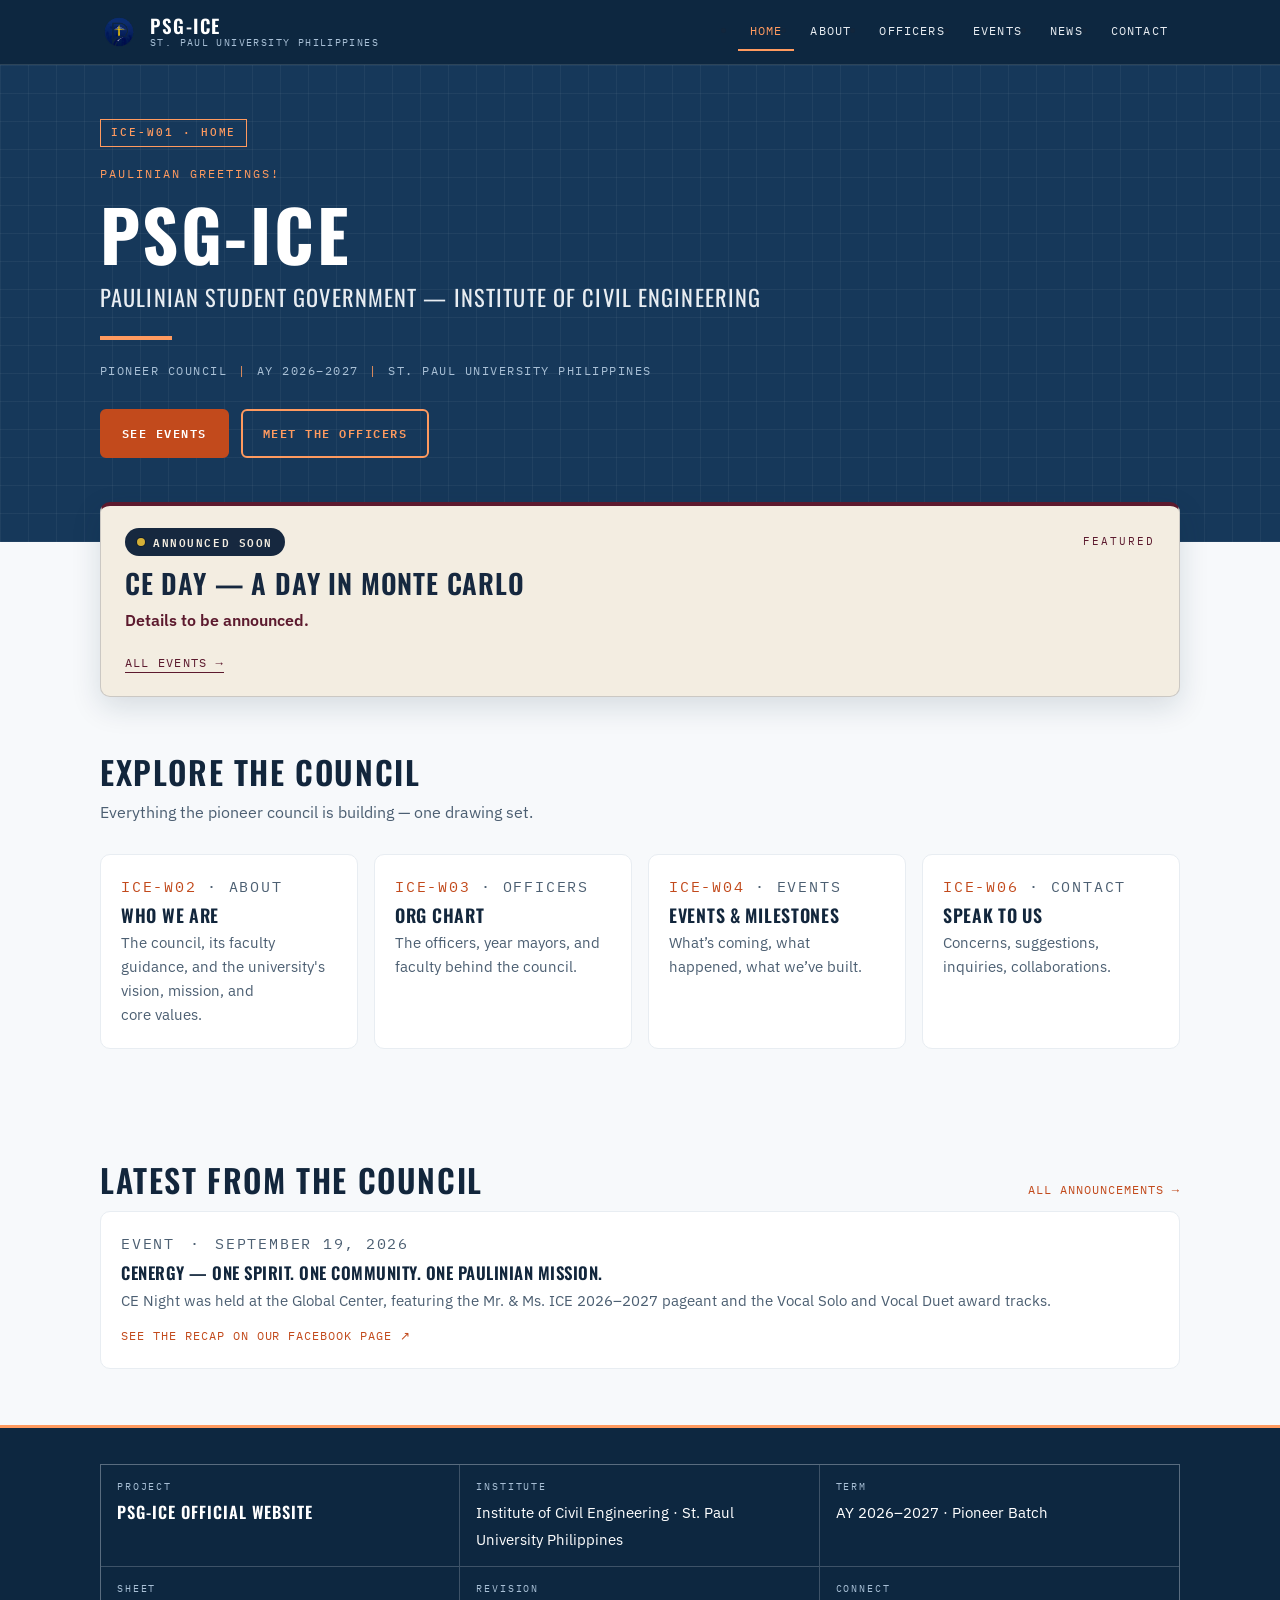
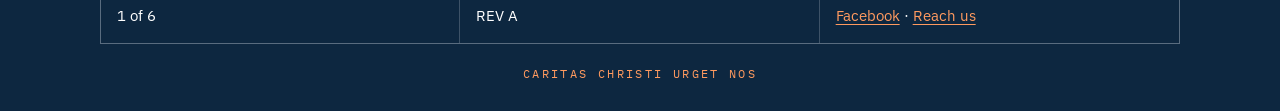
==== index.html @ 0b40f5c4 "Add files via upload" ====
<!DOCTYPE html>
<html lang="en">
<head>
  <meta charset="UTF-8">
  <meta name="viewport" content="width=device-width, initial-scale=1">
  <title>PSG-ICE — Paulinian Student Government, Institute of Civil Engineering | SPUP</title>
  <meta name="description" content="Official website of PSG-ICE, the Paulinian Student Government – Institute of Civil Engineering of St. Paul University Philippines. Events, milestones, officers, and announcements of the pioneer council, AY 2026–2027.">
  <script>document.documentElement.classList.add('js');</script>
  <link rel="icon" type="image/png" sizes="32x32" href="assets/img/favicon-32.png">
  <link rel="icon" type="image/png" sizes="192x192" href="assets/img/favicon-192.png">
  <link rel="icon" type="image/png" sizes="512x512" href="assets/img/ice-logo.png">
  <link rel="apple-touch-icon" sizes="180x180" href="assets/img/apple-touch-icon.png">
  <meta property="og:site_name" content="PSG-ICE">
  <meta property="og:type" content="website">
  <meta property="og:title" content="PSG-ICE — Paulinian Student Government, Institute of Civil Engineering | SPUP">
  <meta property="og:description" content="Official website of PSG-ICE, the Paulinian Student Government – Institute of Civil Engineering of St. Paul University Philippines. Events, milestones, officers, and announcements of the pioneer council, AY 2026–2027.">
  <meta name="twitter:card" content="summary">
  <meta name="twitter:title" content="PSG-ICE — Paulinian Student Government, Institute of Civil Engineering | SPUP">
  <meta name="twitter:description" content="Official website of PSG-ICE, the Paulinian Student Government – Institute of Civil Engineering of St. Paul University Philippines. Events, milestones, officers, and announcements of the pioneer council, AY 2026–2027.">
  <link rel="stylesheet" href="assets/css/fonts.css">
  <link rel="stylesheet" href="assets/css/base.css">
  <link rel="stylesheet" href="assets/css/components.css">
  <!-- U+2011 is absent from Oswald's cmap (verified) → plain hyphen + .nowrap.
       No-JS fallback: static nav so navigation never depends on the toggle. -->
  <noscript><style>
    @media (max-width:860px){
      .nav-toggle{display:none}
      .site-nav{display:block;position:static;background:none;border-bottom:0;padding:0}
      .site-nav ul{flex-direction:row;flex-wrap:wrap;gap:2px}
      .site-nav a{padding:6px 8px;font-size:.68rem;border-bottom:0}
    }
  </style></noscript>
  <!-- share:og (static, stamped by tools/stamp-share-tags.py -- do not hand-edit; re-run the tool after changing baseUrl) -->
  <meta property="og:url" content="https://psginstituteofcivilengineering.github.io/index.html">
  <meta property="og:image" content="https://psginstituteofcivilengineering.github.io/assets/img/og-share-1200x630.png">
  <meta property="og:image:width" content="1200">
  <meta property="og:image:height" content="630">
  <meta property="og:image:alt" content="PSG-ICE - Institute of Civil Engineering · St. Paul University Philippines">
  <meta name="twitter:image" content="https://psginstituteofcivilengineering.github.io/assets/img/og-share-1200x630.png">
  <!-- /share:og -->
</head>
<body data-page="home">
  <a class="skip-link" href="#main">Skip to main content</a>

  <header class="site-header on-dark">
    <div class="header-inner">
      <a class="brand" href="index.html">
        <img class="brand-logo" src="assets/img/logo-header-128.png" alt="" width="38" height="38">
        <span class="brand-text">
          <span class="brand-name nowrap">PSG-ICE</span>
          <span class="brand-sub">St. Paul University Philippines</span>
        </span>
      </a>
      <button class="nav-toggle" type="button" aria-expanded="false" aria-controls="site-nav" aria-label="Open menu">&#9776;</button>
      <nav class="site-nav" id="site-nav" aria-label="Primary">
        <ul>
          <li><a href="index.html" aria-current="page">Home</a></li>
          <li><a href="about.html">About</a></li>
          <li><a href="officers.html">Officers</a></li>
          <li><a href="events.html">Events</a></li>
          <li><a href="news.html">News</a></li>
          <li><a href="contact.html">Contact</a></li>
        </ul>
      </nav>
    </div>
  </header>

  <main id="main">
    <section class="hero on-dark">
      <div class="hero-inner">
        <span class="sheet-badge" aria-hidden="true">ICE-W01 &middot; HOME</span>
        <p class="hero-eyebrow">Paulinian greetings!</p>
        <h1 class="nowrap">PSG-ICE</h1>
        <p class="hero-sub">Paulinian Student Government &mdash; Institute of Civil Engineering</p>
        <hr class="hero-rule" aria-hidden="true">
        <p class="hero-meta">Pioneer Council <span class="bar" aria-hidden="true">|</span> AY 2026&ndash;2027 <span class="bar" aria-hidden="true">|</span> St.&nbsp;Paul University Philippines</p>
        <div class="hero-actions">
          <a class="btn btn-primary" href="events.html">See Events</a>
          <a class="btn btn-ghost" href="officers.html">Meet the Officers</a>
        </div>
      </div>
    </section>

    <!-- Featured-event banner: rendered by render.js from events.js
         (same data file as events.html — they can never disagree). -->
    <section class="banner-section" id="event-banner" aria-label="Featured event">
      <noscript><p class="ns-note">The featured-event banner renders from site data. See the <a href="events.html">Events page</a> for the full list.</p></noscript>
    </section>

    <section class="section reveal">
      <div class="section-head">
        <h2>Explore the Council</h2>
      </div>
      <p class="section-lede">Everything the pioneer council is building &mdash; one drawing set.</p>
      <div class="card-grid">
        <a class="card quick-link" href="about.html">
          <p class="mono-label"><span class="card-no" aria-hidden="true">ICE-W02</span> &middot; About</p>
          <h3>Who We Are</h3>
          <p>The council, its faculty guidance, and the university's vision, mission, and core values.</p>
        </a>
        <a class="card quick-link" href="officers.html">
          <p class="mono-label"><span class="card-no" aria-hidden="true">ICE-W03</span> &middot; Officers</p>
          <h3>Org Chart</h3>
          <p>The officers, year mayors, and faculty behind the council.</p>
        </a>
        <a class="card quick-link" href="events.html">
          <p class="mono-label"><span class="card-no" aria-hidden="true">ICE-W04</span> &middot; Events</p>
          <h3>Events &amp; Milestones</h3>
          <p>What&rsquo;s coming, what happened, what we&rsquo;ve built.</p>
        </a>
        <a class="card quick-link" href="contact.html">
          <p class="mono-label"><span class="card-no" aria-hidden="true">ICE-W06</span> &middot; Contact</p>
          <h3>Speak to Us</h3>
          <p>Concerns, suggestions, inquiries, collaborations.</p>
        </a>
      </div>
    </section>

    <section class="section reveal">
      <div class="section-head">
        <h2>Latest from the Council</h2>
        <a class="link-mono" href="news.html">All announcements <span aria-hidden="true">&rarr;</span></a>
      </div>
      <div class="card-grid" id="news-latest">
        <noscript><p class="ns-note">Announcements load from site data &mdash; visit the <a href="news.html">News page</a>.</p></noscript>
      </div>
    </section>
  </main>

  <footer class="titleblock on-dark">
    <div class="titleblock-inner">
      <div class="titleblock-grid">
        <div class="tb-cell">
          <span class="tb-label">Project</span>
          <span class="tb-value tb-value--display">PSG-ICE Official Website</span>
        </div>
        <div class="tb-cell">
          <span class="tb-label">Institute</span>
          <span class="tb-value">Institute of Civil Engineering &middot; St. Paul University Philippines</span>
        </div>
        <div class="tb-cell">
          <span class="tb-label">Term</span>
          <span class="tb-value">AY 2026&ndash;2027 &middot; Pioneer Batch</span>
        </div>
        <div class="tb-cell">
          <span class="tb-label">Sheet</span>
          <span class="tb-value">1 of 6</span>
        </div>
        <div class="tb-cell">
          <span class="tb-label">Revision</span>
          <span class="tb-value">REV A</span>
        </div>
        <div class="tb-cell">
          <span class="tb-label">Connect</span>
          <span class="tb-value"><a href="https://www.facebook.com/spupice" target="_blank" rel="noopener noreferrer">Facebook</a><span class="dot-sep" aria-hidden="true">&middot;</span><a href="contact.html">Reach us</a></span>
        </div>
      </div>
      <p class="titleblock-motto">Caritas Christi Urget Nos</p>
    </div>
  </footer>

  <script src="assets/js/data/events.js"></script>
  <script src="assets/js/data/news.js"></script>
  <script src="assets/js/data/site-config.js"></script>
  <script src="assets/js/render.js"></script>
  <script src="assets/js/nav.js"></script>
</body>
</html>
---- assets/css/fonts.css ----
/* Self-hosted latin subsets (OFL). Weights = only those used by the site CSS. */
@font-face{font-family:'Oswald';font-style:normal;font-weight:400;font-display:swap;
  src:url('../fonts/oswald-400-latin.woff2') format('woff2');
  unicode-range:U+0000-00FF,U+0131,U+0152-0153,U+02BB-02BC,U+02C6,U+02DA,U+02DC,U+0304,U+0308,U+0329,U+2000-206F,U+20AC,U+2122,U+2191,U+2193,U+2212,U+2215,U+FEFF,U+FFFD;}
@font-face{font-family:'Oswald';font-style:normal;font-weight:600;font-display:swap;
  src:url('../fonts/oswald-600-latin.woff2') format('woff2');
  unicode-range:U+0000-00FF,U+0131,U+0152-0153,U+02BB-02BC,U+02C6,U+02DA,U+02DC,U+0304,U+0308,U+0329,U+2000-206F,U+20AC,U+2122,U+2191,U+2193,U+2212,U+2215,U+FEFF,U+FFFD;}
@font-face{font-family:'Oswald';font-style:normal;font-weight:700;font-display:swap;
  src:url('../fonts/oswald-700-latin.woff2') format('woff2');
  unicode-range:U+0000-00FF,U+0131,U+0152-0153,U+02BB-02BC,U+02C6,U+02DA,U+02DC,U+0304,U+0308,U+0329,U+2000-206F,U+20AC,U+2122,U+2191,U+2193,U+2212,U+2215,U+FEFF,U+FFFD;}
@font-face{font-family:'IBM Plex Sans';font-style:normal;font-weight:400;font-display:swap;
  src:url('../fonts/ibm-plex-sans-400-latin.woff2') format('woff2');
  unicode-range:U+0000-00FF,U+0131,U+0152-0153,U+02BB-02BC,U+02C6,U+02DA,U+02DC,U+0304,U+0308,U+0329,U+2000-206F,U+20AC,U+2122,U+2191,U+2193,U+2212,U+2215,U+FEFF,U+FFFD;}
@font-face{font-family:'IBM Plex Sans';font-style:normal;font-weight:600;font-display:swap;
  src:url('../fonts/ibm-plex-sans-600-latin.woff2') format('woff2');
  unicode-range:U+0000-00FF,U+0131,U+0152-0153,U+02BB-02BC,U+02C6,U+02DA,U+02DC,U+0304,U+0308,U+0329,U+2000-206F,U+20AC,U+2122,U+2191,U+2193,U+2212,U+2215,U+FEFF,U+FFFD;}
@font-face{font-family:'IBM Plex Mono';font-style:normal;font-weight:400;font-display:swap;
  src:url('../fonts/ibm-plex-mono-400-latin.woff2') format('woff2');
  unicode-range:U+0000-00FF,U+0131,U+0152-0153,U+02BB-02BC,U+02C6,U+02DA,U+02DC,U+0304,U+0308,U+0329,U+2000-206F,U+20AC,U+2122,U+2191,U+2193,U+2212,U+2215,U+FEFF,U+FFFD;}
@font-face{font-family:'IBM Plex Mono';font-style:normal;font-weight:500;font-display:swap;
  src:url('../fonts/ibm-plex-mono-500-latin.woff2') format('woff2');
  unicode-range:U+0000-00FF,U+0131,U+0152-0153,U+02BB-02BC,U+02C6,U+02DA,U+02DC,U+0304,U+0308,U+0329,U+2000-206F,U+20AC,U+2122,U+2191,U+2193,U+2212,U+2215,U+FEFF,U+FFFD;}
@font-face{font-family:'IBM Plex Mono';font-style:normal;font-weight:600;font-display:swap;
  src:url('../fonts/ibm-plex-mono-600-latin.woff2') format('woff2');
  unicode-range:U+0000-00FF,U+0131,U+0152-0153,U+02BB-02BC,U+02C6,U+02DA,U+02DC,U+0304,U+0308,U+0329,U+2000-206F,U+20AC,U+2122,U+2191,U+2193,U+2212,U+2215,U+FEFF,U+FFFD;}
---- assets/css/base.css ----
/* ============================================================
   PSG-ICE · base.css — Stage 1 (rev 2, post-review)
   Institute layer (Blueprint): tokens, reset, typography, buttons.
   Global chrome ONLY — Monte Carlo tokens live in components.css
   and are scoped strictly to .mc-* event blocks.

   Contrast-verified pairs (WCAG AA). Hard rules when editing:
   · --orange-fill         → filled buttons w/ white text (4.89:1);
                             link text on white/paper ONLY
                             (4.16:1 on --line = FAIL → use --ink there)
   · Links on any dark surface default to --orange-text-on-dark
     via `.on-dark a` — button/brand/nav selectors are written at
     higher specificity so they keep their own colors.
   ============================================================ */

:root{
  /* --- Blueprint (institute layer) --- */
  --blueprint:#16385a;
  --blueprint-deep:#0d2740;
  --blueprint-panel:#1c4468;
  --line:#e8edf2;
  --paper:#f7f9fb;
  --white:#ffffff;

  --ink:#12263c;           /* body text on light (≥14.54:1) */
  --ink-muted:#4c5f72;     /* secondary text on light (≥5.59:1) */
  --cloud:#a9c0d6;         /* muted text on dark (≥5.39:1) */

  /* Orange — split per accessibility conditions */
  --orange-text-on-dark:#ff9a5f; /* text & thin lines on navy */
  --orange-fill:#c24a1c;         /* filled buttons/badges, links on white/paper */

  /* --- Type --- */
  --font-display:'Oswald','Arial Narrow',sans-serif;
  --font-body:'IBM Plex Sans',system-ui,-apple-system,'Segoe UI',sans-serif;
  --font-mono:'IBM Plex Mono',ui-monospace,'Courier New',monospace;

  /* --- Metrics --- */
  --nav-h:64px;
  --maxw:1120px;
  --radius:10px;
}

*,*::before,*::after{box-sizing:border-box;margin:0;padding:0}
html{-webkit-text-size-adjust:100%;scroll-behavior:smooth}
body{
  font-family:var(--font-body);
  font-size:1rem;
  line-height:1.65;
  color:var(--ink);
  background:var(--paper);
  min-height:100vh;
  display:flex;
  flex-direction:column;
}
main{flex:1;display:block}
img,svg{max-width:100%;display:block}
ul[class],ol[class]{list-style:none}
button{font:inherit;color:inherit}
h1,h2,h3,h4{line-height:1.2;text-wrap:balance}
p{text-wrap:pretty}

/* Links: light surfaces default orange-fill; dark surfaces default
   orange-text-on-dark (5.75 / 7.27 / 4.84 on the three navies). */
a{color:var(--orange-fill)}
.on-dark a{color:var(--orange-text-on-dark)}

/* --- Typography primitives --- */
.mono-label{
  font-family:var(--font-mono);
  font-size:.72rem;
  letter-spacing:.12em;
  text-transform:uppercase;
  color:var(--ink-muted);
}
.nowrap{white-space:nowrap}

/* --- Buttons ---
   .btn.btn-* = (0,2,0): deterministically outranks `.on-dark a` (0,1,1)
   so hero buttons keep their own colors. */
.btn{
  display:inline-flex;align-items:center;gap:8px;
  font-family:var(--font-mono);font-size:.78rem;font-weight:600;
  letter-spacing:.12em;text-transform:uppercase;text-decoration:none;
  padding:12px 20px;border-radius:6px;border:2px solid transparent;cursor:pointer;
}
.btn.btn-primary{background:var(--orange-fill);border-color:var(--orange-fill);color:var(--white)}
.btn.btn-primary:hover{background:#a83e14;border-color:#a83e14}
.btn.btn-ghost{background:transparent;border-color:var(--orange-text-on-dark);color:var(--orange-text-on-dark)}
.btn.btn-ghost:hover{background:rgba(255,154,95,.14);color:var(--white);border-color:var(--white)}

/* --- Focus (per-surface outline colors, both ≥3:1) --- */
a:focus-visible,button:focus-visible,iframe:focus-visible,[tabindex]:focus-visible{
  outline:3px solid var(--orange-fill);outline-offset:2px;
}
.on-dark a:focus-visible,.on-dark button:focus-visible,
.on-dark iframe:focus-visible,.on-dark [tabindex]:focus-visible{outline-color:var(--orange-text-on-dark)}

/* --- Utilities --- */
.skip-link{
  position:absolute;left:16px;top:-56px;z-index:100;
  background:var(--orange-fill);color:var(--white);
  padding:10px 16px;border-radius:0 0 6px 6px;
  font-family:var(--font-mono);font-size:.8rem;text-decoration:none;
  transition:top .15s ease;
}
.skip-link:focus{top:0}
.sr-only{
  position:absolute;width:1px;height:1px;padding:0;margin:-1px;
  overflow:hidden;clip:rect(0 0 0 0);white-space:nowrap;border:0;
}
noscript .ns-note{
  display:block;background:var(--blueprint-panel);color:var(--white);
  padding:16px 20px;border-radius:var(--radius);font-size:.92rem;
}
noscript .ns-note a{color:var(--orange-text-on-dark)} /* 4.84:1 on panel */
---- assets/css/components.css ----
/* ============================================================
   PSG-ICE · components.css — Stage 1 (rev 2, post-review)
   Header/nav, hero, sheet badges, sections, cards, MC event
   card, status pills, title-block footer, reveal-on-scroll.

   MONTE CARLO BOUNDARY RULE: every token prefixed --mc-* or
   --team-* is used ONLY inside .mc-* classes (event cards /
   event detail blocks). Never reference them in global chrome
   (header, nav, footer, page headings, buttons).
   ============================================================ */

:root{
  /* Event layer — Monte Carlo.
     EXACT values from the canonical ticket page
     (ejangdc69/ICE-Socialization-Night · index.html).
     Audited constraints — do NOT violate when editing:
     · --mc-gold text on --mc-ivory = 1.80:1 FAIL → never use
       gold as text on ivory; gold is a fill (w/ midnight text)
       or text on midnight/felt (7.08 / 9.20:1).
     · --team-vesperian on --mc-ivory = 4.34:1 FAIL for normal
       text → vesperian is chips/dots/decorative on ivory; as
       text use on white only (5.06:1). */
  --mc-felt:#0a0e13;
  --mc-felt-deep:#05070a;
  --mc-ivory:#f3ede1;
  --mc-gold:#d4af37;         /* gold foil */
  --mc-midnight:#16283f;
  --mc-burgundy:#5c1a2e;
  /* Institute teams — exact ticket-page values (event contexts only) */
  --team-lucarian:#16283f;  /* 5th year — midnight blue */
  --team-vesperian:#8a6a12; /* 4th year & irregulars — gold */
  --team-monarch:#5c1a2e;   /* 1st–3rd year — burgundy */
}

/* ============ Header / Nav (Blueprint) ============ */
.site-header{
  position:sticky;top:0;z-index:50;
  background:var(--blueprint-deep);
  border-bottom:1px solid rgba(232,237,242,.14);
}
.header-inner{
  max-width:var(--maxw);margin:0 auto;padding:0 20px;
  min-height:var(--nav-h);
  display:flex;align-items:center;justify-content:space-between;gap:16px;
}
.brand{display:flex;align-items:center;gap:12px;text-decoration:none}
.on-dark a.brand{color:var(--white)} /* (0,2,1): beats `.on-dark a` regardless of file order */
.brand-logo{width:38px;height:38px;flex:none;border-radius:50%;object-fit:contain}
.brand-text{line-height:1.15}
.brand-name{
  display:block;font-family:var(--font-display);font-weight:600;
  font-size:1.18rem;letter-spacing:.08em;
}
.brand-sub{
  display:block;font-family:var(--font-mono);font-size:.62rem;
  letter-spacing:.14em;text-transform:uppercase;color:var(--cloud);
}
.nav-toggle{
  display:none;background:none;border:1.5px solid var(--cloud);
  color:var(--line);padding:6px 12px;font-family:var(--font-mono);
  font-size:.9rem;line-height:1;cursor:pointer;border-radius:4px;
}
.site-nav ul{display:flex;flex-wrap:wrap;gap:4px}
.site-nav a{ /* (0,1,1) + later file: keeps nav links --line over `.on-dark a` */
  display:block;padding:8px 12px;text-decoration:none;color:var(--line);
  font-family:var(--font-mono);font-size:.74rem;letter-spacing:.1em;
  text-transform:uppercase;border-bottom:2px solid transparent;
}
.site-nav a:hover{color:var(--white)}
.site-nav a[aria-current="page"]{
  color:var(--orange-text-on-dark);border-bottom-color:var(--orange-text-on-dark);
}
@media (max-width:860px){
  .nav-toggle{display:block}
  .site-nav{
    position:absolute;top:var(--nav-h);left:0;right:0;display:none;
    background:var(--blueprint-deep);
    border-bottom:1px solid rgba(232,237,242,.14);
    padding:8px 20px 16px;
  }
  .site-nav.open{display:block}
  .site-nav ul{flex-direction:column;gap:0}
  .site-nav a{
    padding:13px 4px;font-size:.8rem;
    border-bottom:1px solid rgba(232,237,242,.1);
  }
  .site-nav a[aria-current="page"]{border-bottom-color:var(--orange-text-on-dark)}
}
@media (max-width:480px){
  .brand-sub{display:none}
}

/* ============ Hero (Blueprint) ============ */
.hero{position:relative;background:var(--blueprint);color:var(--white);overflow:hidden}
.hero::before{ /* decorative blueprint grid — pseudo-element, never announced */
  content:"";position:absolute;inset:0;pointer-events:none;
  background-image:
    linear-gradient(rgba(232,237,242,.05) 1px,transparent 1px),
    linear-gradient(90deg,rgba(232,237,242,.05) 1px,transparent 1px);
  background-size:28px 28px;
}
.hero-inner{position:relative;max-width:var(--maxw);margin:0 auto;padding:52px 20px 84px}
.sheet-badge{ /* decorative (aria-hidden in markup); own line — never crowds the title */
  display:inline-block;font-family:var(--font-mono);font-size:.68rem;font-weight:500;
  letter-spacing:.18em;color:var(--orange-text-on-dark);
  border:1px solid var(--orange-text-on-dark);padding:4px 10px;margin:0 0 16px;
}
.hero-eyebrow{
  font-family:var(--font-mono);font-size:.78rem;letter-spacing:.16em;
  text-transform:uppercase;color:var(--orange-text-on-dark);margin-bottom:14px;
}
.hero h1{
  font-family:var(--font-display);font-weight:700;text-transform:uppercase;
  font-size:clamp(2.6rem,8vw,4.4rem);letter-spacing:.04em;line-height:1.02;
}
.hero-sub{
  font-family:var(--font-display);font-weight:400;text-transform:uppercase;
  font-size:clamp(1.02rem,2.6vw,1.4rem);letter-spacing:.05em;
  color:var(--line);margin-top:10px;
}
.hero-rule{width:72px;height:4px;border:0;background:var(--orange-text-on-dark);margin:20px 0}
.hero-meta{
  font-family:var(--font-mono);font-size:.78rem;letter-spacing:.12em;
  text-transform:uppercase;color:var(--cloud);
}
.hero-meta .bar{color:var(--orange-text-on-dark);padding:0 2px}
.hero-actions{display:flex;flex-wrap:wrap;gap:12px;margin-top:28px}

/* ============ Event banner (Monte Carlo — contained) ============ */
.banner-section{
  position:relative;z-index:2;
  max-width:var(--maxw);margin:-40px auto 0;padding:0 20px;
}
@media (max-width:600px){.banner-section{margin-top:-32px}}

.mc-event-card{min-width:0;overflow-wrap:anywhere;
  background:var(--mc-ivory);color:var(--mc-midnight);
  border:1px solid rgba(27,36,64,.18);border-top:4px solid var(--mc-burgundy);
  border-radius:var(--radius);padding:22px 24px;
  box-shadow:0 10px 30px rgba(13,39,64,.14);
}
.mc-event-top{
  display:flex;align-items:center;justify-content:space-between;
  gap:12px;flex-wrap:wrap;margin-bottom:12px;
}
.mc-eyebrow{
  font-family:var(--font-mono);font-size:.68rem;letter-spacing:.18em;
  text-transform:uppercase;color:var(--mc-burgundy);
}
.mc-event-title{
  font-family:var(--font-display);font-weight:600;text-transform:uppercase;
  font-size:clamp(1.3rem,3.4vw,1.7rem);letter-spacing:.03em;
  color:var(--mc-midnight);line-height:1.15;
}
.mc-event-meta{
  font-family:var(--font-mono);font-size:.8rem;letter-spacing:.04em;
  color:var(--mc-burgundy);margin-top:8px;
}
.dot-sep{padding:0 4px} /* neutral separator (renamed from .mc-sep — it is not MC styling) */
.mc-event-status{font-weight:600;color:var(--mc-burgundy);margin-top:8px}
.mc-event-blurb{margin-top:8px;max-width:70ch}
.mc-event-link{margin-top:14px}
.mc-event-link a{
  font-family:var(--font-mono);font-size:.76rem;letter-spacing:.1em;
  text-transform:uppercase;color:var(--mc-burgundy);text-decoration:none;
  border-bottom:1.5px solid var(--mc-burgundy);padding-bottom:2px;
}
.mc-event-link a:hover{color:var(--mc-midnight);border-bottom-color:var(--mc-midnight)}

/* Status pills — MC layer (event contexts only) */
.mc-pill{
  display:inline-flex;align-items:center;gap:8px;
  font-family:var(--font-mono);font-size:.7rem;font-weight:600;
  letter-spacing:.14em;text-transform:uppercase;
  padding:5px 12px;border-radius:999px;
}
.mc-pill-dot{ /* felt ring keeps any team dot legible on any pill fill
                 (e.g. gold dot on gold 'confirmed' pill). Decorative. */
  width:8px;height:8px;border-radius:50%;flex:none;
  box-shadow:0 0 0 1px rgba(5,7,10,.35);
}
.mc-pill--confirmed{background:var(--mc-gold);color:var(--mc-midnight)}   /* 7.09:1 */
.mc-pill--postponed{background:var(--mc-burgundy);color:var(--mc-ivory)}  /* 10.97:1 */
.mc-pill--announced{background:var(--mc-midnight);color:var(--mc-ivory)}  /* 12.78:1 */

/* ============ Sections (Blueprint) ============ */
.section{max-width:var(--maxw);margin:0 auto;padding:56px 20px}
.section-head{
  display:flex;align-items:baseline;justify-content:space-between;
  gap:16px;flex-wrap:wrap;margin-bottom:8px;
}
.section-head h2{
  font-family:var(--font-display);font-weight:600;text-transform:uppercase;
  font-size:clamp(1.5rem,4vw,2rem);letter-spacing:.05em;color:var(--ink);
}
.section-lede{color:var(--ink-muted);max-width:60ch;margin-bottom:28px}
.link-mono{
  font-family:var(--font-mono);font-size:.76rem;letter-spacing:.08em;
  text-transform:uppercase;color:var(--orange-fill);text-decoration:none;
  border-bottom:1px solid transparent;padding-bottom:2px;overflow-wrap:anywhere;
}
.link-mono:hover{border-bottom-color:var(--orange-fill)}

/* ============ Cards — blueprint layer (light surfaces) ============ */
.card-grid{display:grid;grid-template-columns:repeat(auto-fit,minmax(min(230px,100%),1fr));gap:16px}
.card{
  min-width:0;overflow-wrap:anywhere; /* huge-text containment; no effect at normal sizes */
  background:var(--white);border:1px solid var(--line);
  border-radius:var(--radius);padding:20px;
  transition:transform .15s ease,box-shadow .15s ease;
}
.card:hover{transform:translateY(-2px);box-shadow:0 8px 24px rgba(13,39,64,.1)}
.quick-link{display:block;text-decoration:none;color:inherit}
.quick-link .mono-label{margin-bottom:6px}
.quick-link .card-no{color:var(--orange-fill)} /* 4.89:1 on white; aria-hidden in markup */
.quick-link h3{
  font-family:var(--font-display);font-weight:600;text-transform:uppercase;
  letter-spacing:.04em;font-size:1.12rem;color:var(--ink);margin-bottom:4px;
}
.quick-link p{color:var(--ink-muted);font-size:.92rem}
.news-card h3,.news-card h2{
  font-family:var(--font-display);font-weight:600;text-transform:uppercase;
  letter-spacing:.03em;font-size:1.05rem;line-height:1.25;
  color:var(--ink);margin:6px 0;
}
.news-card p{color:var(--ink-muted);font-size:.92rem}
.empty{color:var(--ink-muted);font-style:italic}

/* ============ Title-block footer (Blueprint motif) ============ */
.titleblock{
  background:var(--blueprint-deep);color:var(--line);
  border-top:3px solid var(--orange-text-on-dark); /* thin line on dark → lighter orange */
}
.titleblock-inner{max-width:var(--maxw);margin:0 auto;padding:36px 20px 28px}
.titleblock-grid{display:grid;grid-template-columns:1fr;border:1px solid rgba(232,237,242,.35)}
@media (min-width:601px){.titleblock-grid{grid-template-columns:1fr 1fr}}
@media (min-width:901px){.titleblock-grid{grid-template-columns:repeat(3,1fr)}}
.tb-cell{
  padding:14px 16px;min-width:0; /* grid item: allow shrink below content min-width at huge text sizes */
  border-right:1px solid rgba(232,237,242,.22);
  border-bottom:1px solid rgba(232,237,242,.22);
}
@media (min-width:901px){.tb-cell:nth-child(3n){border-right:0}}
@media (min-width:601px) and (max-width:900px){.tb-cell:nth-child(2n){border-right:0}}
@media (max-width:600px){.tb-cell{border-right:0}}
/* Last-row divider removal — strictly scoped to each breakpoint's column count:
   ≥901px → 3 cols (last 3 cells) · 601–900px → 2 cols (last 2) · ≤600px → 1 col (last 1) */
@media (min-width:901px){.titleblock-grid .tb-cell:nth-last-child(-n+3){border-bottom:0}}
@media (min-width:601px) and (max-width:900px){.titleblock-grid .tb-cell:nth-last-child(-n+2){border-bottom:0}}
@media (max-width:600px){.titleblock-grid .tb-cell:last-child{border-bottom:0}}
.tb-label,.tb-value{overflow-wrap:anywhere}
.tb-label{
  display:block;font-family:var(--font-mono);font-size:.64rem;
  letter-spacing:.18em;text-transform:uppercase;color:var(--cloud);margin-bottom:4px;
}
.tb-value{font-size:.92rem;color:var(--white)}
.tb-value--display{
  font-family:var(--font-display);font-weight:600;text-transform:uppercase;
  letter-spacing:.06em;font-size:1.02rem;
}
.titleblock-motto{
  margin-top:20px;text-align:center;font-family:var(--font-mono);
  font-size:.74rem;letter-spacing:.2em;text-transform:uppercase;
  color:var(--orange-text-on-dark);
}

/* ============ Page head (inner pages) ============ */
.page-head{background:var(--paper);border-bottom:1px solid var(--line)}
.page-head-inner{max-width:var(--maxw);margin:0 auto;padding:40px 20px 32px}
.sheet-badge--light{color:var(--orange-fill);border-color:var(--orange-fill)} /* 4.64:1 on paper */
.page-head h1{
  font-family:var(--font-display);font-weight:700;text-transform:uppercase;
  font-size:clamp(2rem,6vw,3rem);letter-spacing:.04em;color:var(--ink);
}
.page-head .lede{color:var(--ink-muted);max-width:60ch;margin-top:8px}

/* Guided-by faculty credit (reads officers.js) */
.guided-by-wrap{max-width:var(--maxw);margin:0 auto;padding:20px 20px 0}
.guided-by{color:var(--ink-muted);font-size:.95rem}
.guided-by strong{color:var(--ink);font-weight:600}

/* Org chart — semantic nested lists, connector lines decorative */
.org{margin-top:8px}
.org>li{margin-bottom:20px}
.org ul{margin:8px 0 4px 10px;padding-left:18px;border-left:2px solid rgba(18,38,60,.18)}
.org li{margin:8px 0}
.org-tier-label{
  display:block;font-family:var(--font-mono);font-size:.72rem;font-weight:600;
  letter-spacing:.14em;text-transform:uppercase;color:var(--orange-fill); /* 4.64:1 on paper */
}
.org-pos{
  display:block;font-family:var(--font-mono);font-size:.7rem;
  letter-spacing:.08em;text-transform:uppercase;color:var(--ink-muted);
}
.org-name{font-weight:600;color:var(--ink)}

/* Officer cards */
.officer-tier{margin-bottom:32px}
.officer-tier h3{
  font-family:var(--font-display);font-weight:600;text-transform:uppercase;
  letter-spacing:.05em;font-size:1.15rem;color:var(--ink);margin-bottom:12px;
}
/* Officer photos: ONE 192x192 file per officer, used at 64px in the card
   grid and 36px in the org chart — same URL, so one download, cached. */
.officer-photo,.officer-initials,.officer-silhouette{width:64px;height:64px;border-radius:8px}
.officer-photo{object-fit:cover}
.org-photo{width:36px;height:36px;border-radius:6px;object-fit:cover;flex:none}
/* Neutral placeholder for officers with no photo yet. Decorative only:
   the name and position are always real text beside it. */
.officer-silhouette,.org-silhouette{
  position:relative;flex:none;display:block;overflow:hidden;
  background:var(--line);border:1px solid rgba(18,38,60,.18);
}
.officer-silhouette{border-radius:8px}
.org-silhouette{width:36px;height:36px;border-radius:6px}
.officer-silhouette::before,.officer-silhouette::after,
.org-silhouette::before,.org-silhouette::after{
  content:"";position:absolute;left:50%;transform:translateX(-50%);
  background:var(--blueprint-panel);
}
.officer-silhouette::before,.org-silhouette::before{ /* head */
  top:24%;width:36%;height:36%;border-radius:50%;
}
.officer-silhouette::after,.org-silhouette::after{ /* shoulders */
  bottom:-4%;width:64%;height:46%;border-radius:50% 50% 0 0;
}
.org-person-row{display:flex;align-items:center;gap:10px}
.org-person-text{min-width:0}
.org-person-text .org-name{overflow-wrap:anywhere}
.officer-initials{ /* white on panel = 10.12:1 */
  display:grid;place-items:center;background:var(--blueprint-panel);color:var(--white);
  font-family:var(--font-mono);font-weight:600;font-size:1.15rem;letter-spacing:.05em;
}
.officer-card h4{
  font-family:var(--font-display);font-weight:600;font-size:1.02rem;
  letter-spacing:.03em;color:var(--ink);margin-top:12px;line-height:1.25;
}
.officer-card .mono-label{margin-top:2px}

/* About blocks */
.about-block{padding-top:8px;padding-bottom:8px}
.about-block p{max-width:70ch;margin-bottom:12px}
.mission-list,.values-list{margin:4px 0 0 20px;max-width:70ch}
ol.mission-list{list-style:decimal} /* restore numbering stripped by the reset */
.mission-list li,.values-list li{margin:6px 0}
.values-list strong{color:var(--ink)}

/* Title-block links (footer Connect → contact page) */
.titleblock a{text-decoration:underline;text-underline-offset:3px}

/* News card outbound link */
.news-link{margin-top:10px}

/* Events page — stacked MC cards + milestones (blueprint layer) */
.event-stack{display:grid;gap:16px;max-width:760px}
.events-updated{margin:0 0 20px}
.milestone-card h3{
  font-family:var(--font-display);font-weight:600;text-transform:uppercase;
  letter-spacing:.03em;font-size:1.05rem;line-height:1.25;
  color:var(--ink);margin:6px 0;
}
.milestone-card p{color:var(--ink-muted);font-size:.92rem}
.milestone-photo{margin-top:12px;border-radius:6px}

/* Contact page */
.contact-scope{color:var(--ink-muted);margin-top:14px}
.contact-fallback{margin-bottom:12px}
.tally-frame{ /* generous height so the 4-field form never clips on phones */
  width:100%;min-height:900px;height:900px;border:0;
  border-radius:var(--radius);background:var(--white);
}

/* ============ Reveal-on-scroll (progressive: hidden only when JS is on) ============ */
.js .reveal{opacity:0;transform:translateY(12px);transition:opacity .5s ease,transform .5s ease}
.js .reveal.is-revealed{opacity:1;transform:none}
@media print{.js .reveal{opacity:1;transform:none}}
@media (prefers-reduced-motion:reduce){
  html{scroll-behavior:auto}
  .js .reveal{opacity:1;transform:none;transition:none}
  .card{transition:none}
  .skip-link{transition:none}
}
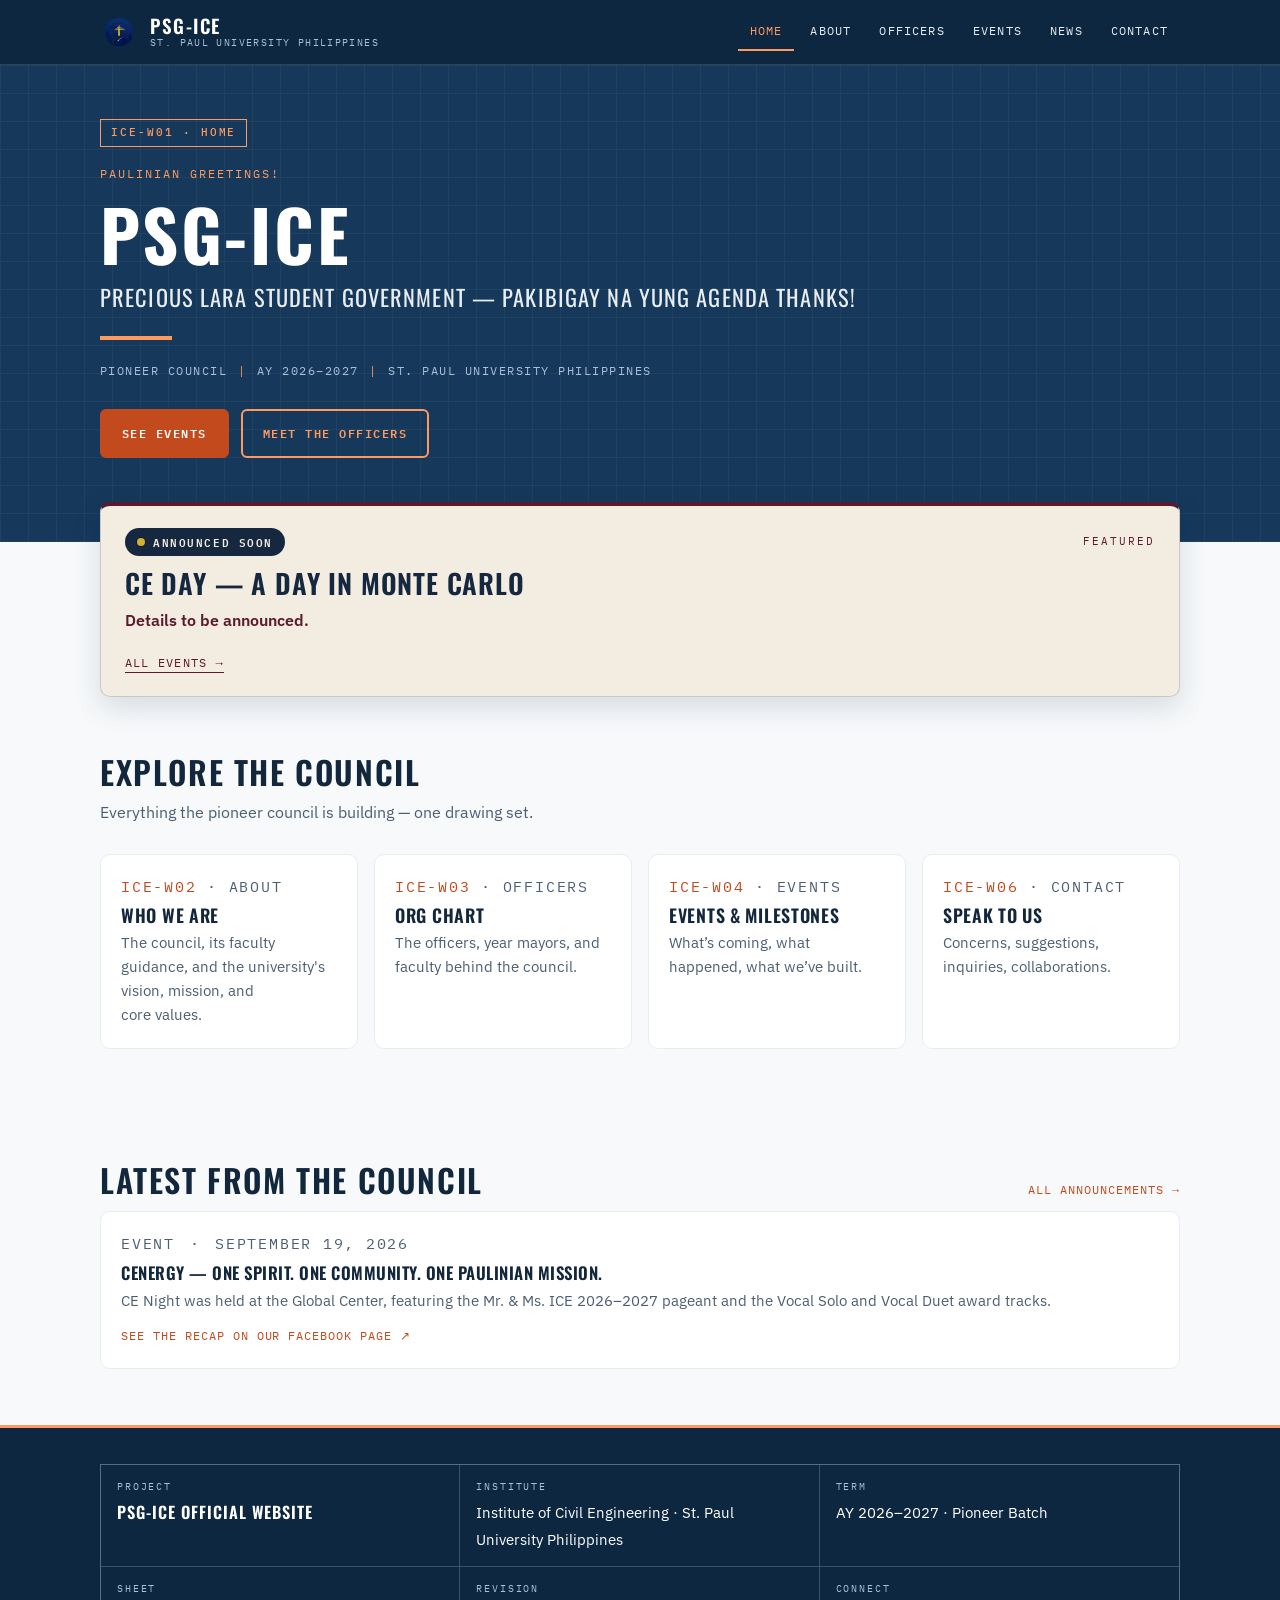
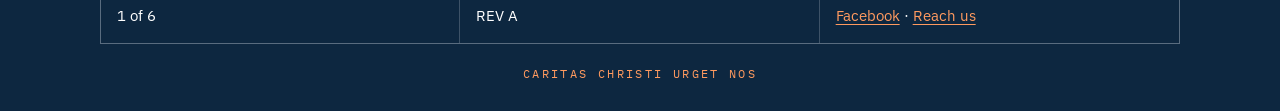
==== commit 89d91737: "Update index.html" ====
--- a/index.html
+++ b/index.html
@@ -3,7 +3,7 @@
 <head>
   <meta charset="UTF-8">
   <meta name="viewport" content="width=device-width, initial-scale=1">
-  <title>PSG-ICE — Paulinian Student Government, Institute of Civil Engineering | SPUP</title>
+  <title>PSG-ICE - Paulinian Student Government, Institute of Civil Engineering | SPUP</title>
   <meta name="description" content="Official website of PSG-ICE, the Paulinian Student Government – Institute of Civil Engineering of St. Paul University Philippines. Events, milestones, officers, and announcements of the pioneer council, AY 2026–2027.">
   <script>document.documentElement.classList.add('js');</script>
   <link rel="icon" type="image/png" sizes="32x32" href="assets/img/favicon-32.png">
@@ -71,7 +71,7 @@
         <span class="sheet-badge" aria-hidden="true">ICE-W01 &middot; HOME</span>
         <p class="hero-eyebrow">Paulinian greetings!</p>
         <h1 class="nowrap">PSG-ICE</h1>
-        <p class="hero-sub">Paulinian Student Government &mdash; Institute of Civil Engineering</p>
+        <p class="hero-sub">Precious Lara Student Government &mdash; Pakibigay na yung Agenda Thanks!</p>
         <hr class="hero-rule" aria-hidden="true">
         <p class="hero-meta">Pioneer Council <span class="bar" aria-hidden="true">|</span> AY 2026&ndash;2027 <span class="bar" aria-hidden="true">|</span> St.&nbsp;Paul University Philippines</p>
         <div class="hero-actions">
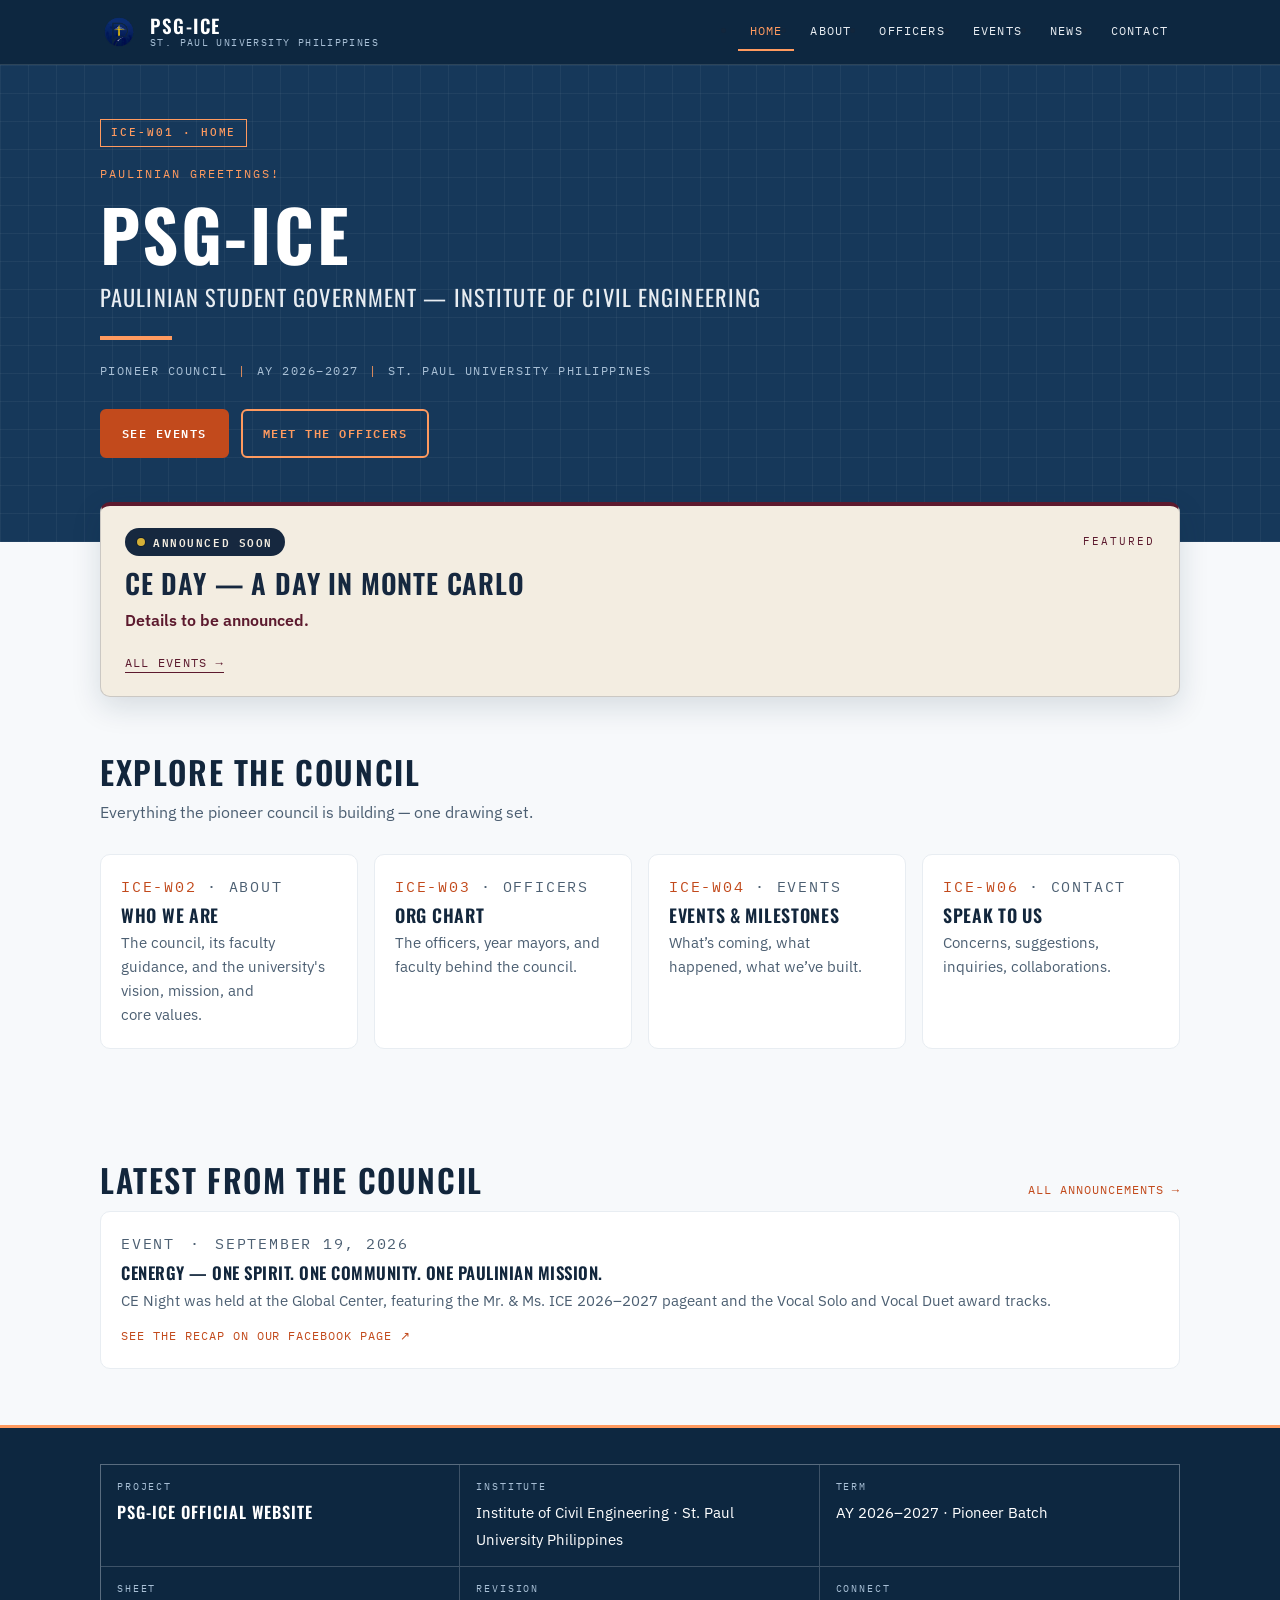
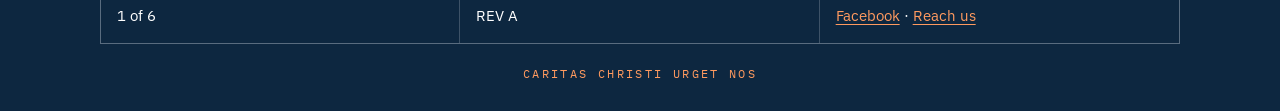
==== commit c3714b16: "Update index.html" ====
--- a/index.html
+++ b/index.html
@@ -71,7 +71,7 @@
         <span class="sheet-badge" aria-hidden="true">ICE-W01 &middot; HOME</span>
         <p class="hero-eyebrow">Paulinian greetings!</p>
         <h1 class="nowrap">PSG-ICE</h1>
-        <p class="hero-sub">Precious Lara Student Government &mdash; Pakibigay na yung Agenda Thanks!</p>
+        <p class="hero-sub">Paulinian Student Government &mdash; Institute of Civil Engineering</p>
         <hr class="hero-rule" aria-hidden="true">
         <p class="hero-meta">Pioneer Council <span class="bar" aria-hidden="true">|</span> AY 2026&ndash;2027 <span class="bar" aria-hidden="true">|</span> St.&nbsp;Paul University Philippines</p>
         <div class="hero-actions">
